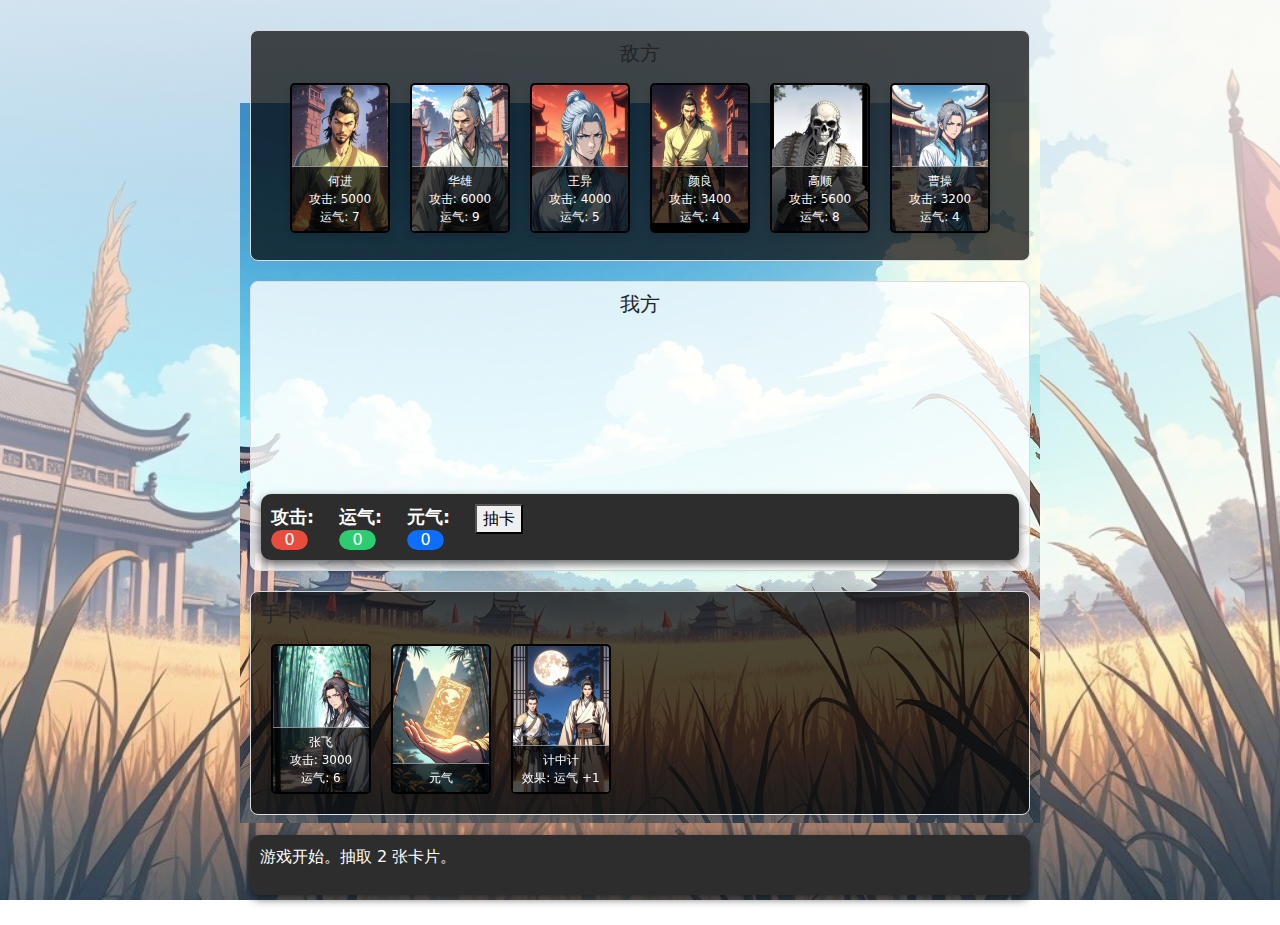
==== chinese.html @ c0275c59 "Update" ====
<!DOCTYPE html>
<html lang="en">
<head>
  <meta charset="UTF-8">
  <meta name="viewport" content="width=device-width, initial-scale=1.0">
  <title>Embers of the Three Kingdoms | 《三国烽烟》</title>
  <link rel="stylesheet" href="assets/styles/style.css?version=1.4.5">
    <script>
        var link = document.createElement('link');
        link.rel = 'stylesheet';
        link.href = 'assets/styles/style.css?version=' + new Date().getTime();
        document.head.appendChild(link);
    </script>
</head>
<body>
  <div id="game-container">
    
    <div id="battle-fly-screen" class="fly-screen-container"></div>

    <div id="enemy-zone" class="card-area">
      <h5>敌方</h5>
      <div id="enemy-cards"></div>
    </div>

    <div id="player-zone" class="card-area">
      <h5>我方</h5>
      <div id="zone-cards"></div>
      <!-- Boost pool display in player zone -->
      <div id="boost-pool-display" class="boost-pool">
        <div id="boost-health" class="boost-item">
          <span class="boost-label">攻击: </span>
          <div class="progress-bar-wrapper">
            <div id="attack-pool" class="progress-bar"></div>
          </div>
        </div>
        <div id="boost-attack" class="boost-item">
          <span class="boost-label">运气: </span>
          <div class="progress-bar-wrapper">
            <div id="health-pool" class="progress-bar"></div>
          </div>
        </div>
        <div id="boost-attack" class="boost-item">
          <span class="boost-label">元气: </span>
          <div class="progress-bar-wrapper">
            <div id="energy-pool" class="progress-bar"></div>
          </div>
        </div>
        <div id="status-actions" class="status-actions">
          <button id="next-turn">抽卡</button>
        </div>
      </div>
      <!-- Energy pool display in player zone -->
      <div id="energy-pool-display" style="display: none;">
        <h3>能源: <span id="energy-pool"></span></h3>
        <div id="energy-cards"></div>
      </div>
    </div>

    <button id="toggle-player-hand" class="btn btn-primary" style="display:none;">Toggle Player Hand</button>
    <!-- Player Hand with toggle button -->
    <div id="player-hand" class="card-area sticky-bottom">
      <h5>手卡</h5>
      <div id="hand-cards"></div>
    </div>

    <div id="status">
      <p id="log"></p>
    </div>
  </div>

  <!-- Add Bootstrap CSS and JS -->
  <link href="https://cdn.jsdelivr.net/npm/bootstrap@5.3.0/dist/css/bootstrap.min.css" rel="stylesheet">
  <script src="https://cdn.jsdelivr.net/npm/bootstrap@5.3.0/dist/js/bootstrap.bundle.min.js"></script>

  <!-- End Game Modal -->
  <div class="modal fade" id="endGameModal" tabindex="-1" aria-labelledby="endGameModalLabel" aria-hidden="true" data-bs-backdrop="static" data-bs-keyboard="false">
    <div class="modal-dialog modal-dialog-centered">
      <div class="modal-content" style="border-radius: 15px; background: rgba(0, 0, 0, 0.85); color: #fff; border: 5px solid #ff6600;">
        <div class="modal-header" style="border-bottom: 2px solid #ff6600; padding: 15px;">
          <h5 class="modal-title" id="endGameModalLabel" style="font-size: 2rem; font-weight: bold; color: #ff6600;">游戏完毕</h5>
          <button type="button" class="btn-close" data-bs-dismiss="modal" aria-label="Close" style="color: #ff6600; opacity: 1;"></button>
        </div>
        <div class="modal-body" style="text-align: center; padding: 20px;">
          <p id="endGameMessage" style="font-size: 1.5rem; font-weight: bold; color: #ffcc00;">You won!</p>
          <!-- You can dynamically change this message in your JS -->
        </div>
        <div class="modal-footer" style="border-top: 2px solid #ff6600; justify-content: center;">
          <button type="button" class="btn btn-primary" id="restartGameBtn" style="background-color: #ff6600; border: none; font-size: 1.2rem; padding: 10px 20px;">重启游戏</button>
        </div>
      </div>
    </div>
  </div>

  <script>
      var script = document.createElement('script');
      script.type = 'text/javascript';
      script.src = 'assets/scripts/script.js?lang=zh&version=' + new Date().getTime();
      document.head.appendChild(script);

      // JavaScript to toggle player hand visibility
      document.getElementById('toggle-player-hand').addEventListener('click', function() {
          const playerHand = document.getElementById('player-hand');
          if (playerHand.style.display === 'none') {
              playerHand.style.display = 'flex';
          } else {
              playerHand.style.display = 'none';
          }
      });
  </script>
</body>
</html>
---- assets/styles/style.css ----
/* styles.css */
body {
  font-family: Arial, sans-serif;
  background-color: #f4f4f9;
  margin: 0;
  padding: 0;
  display: flex;
  justify-content: center;
  align-items: center;
  flex-direction: column;
  min-height: 100vh;
  /* Background settings */
  background: linear-gradient(to bottom, rgba(248, 249, 250, 0.8), rgba(248, 249, 250, 0)), 
              url('/assets/images/background-001.jpg') no-repeat center center;
  background-size: cover; /* Ensures the image covers the whole page */
  background-attachment: fixed; /* Makes the background stay in place during scrolling */
}

#game-container {
  padding: 10px;
  background: url('/assets/images/background-001.jpg') no-repeat center center;
  margin: 20px auto;
  max-width: 1200px;
  width: 100%;
  display: flex;
  flex-direction: column;
  align-items: center;
}

/* Sticky player hand */
#player-hand {
  position: sticky;
  bottom: 0;
  z-index: 10;
  background-color: rgba(0, 0, 0, 0.7);
  padding-bottom: 10px;
  box-shadow: 0 -2px 8px rgba(0, 0, 0, 0.1);
}

#zone-cards{
  min-height: 170px;
  max-height: 170px;
  overflow: hidden;
}

#toggle-player-hand {
  margin-bottom: 10px;
}

/* Player and enemy zones */
.card-area {
  margin-bottom: 20px;
  padding: 10px;
  border: 1px solid #ddd;
  border-radius: 8px;
  background-color: rgba(0, 0, 0, 0.7);
  width: 100%;
}

.card-area h2 {
  margin-bottom: 15px;
  text-align: center;
}

/* Card styles */
.game-card {
  display: inline-block;
  width: 100px;
  height: 150px;
  margin: 10px;
  position: relative;
  background-size: cover;
  background-position: center;
  border: 2px solid #000;
  border-radius: 5px;
  cursor: pointer;
  overflow: hidden;
  box-shadow: 0 4px 6px rgba(0, 0, 0, 0.1);
}

.game-card:hover {
  box-shadow: 0 6px 8px rgba(0, 0, 0, 0.2);
  transform: scale(1.05);
  transition: 0.2s ease;
}

/* Card details overlay */
.card-details {
  position: absolute;
  bottom: 0;
  left: 0;
  right: 0;
  background-color: rgba(0, 0, 0, 0.7);
  color: #fff;
  font-size: 12px;
  text-align: center;
  padding: 5px;
  border-top: 1px solid rgba(255, 255, 255, 0.5);
}

/* Specific styling for the game zones */
#player-zone, #enemy-zone {
  display: flex;
  flex-direction: column;
  align-items: center;
  width: 100%;
}

#player-zone {
  position: relative;
  background-color: rgba(255, 255, 255, 0.8); 
}

#energy-cards, #boost-pool-display {
  display: flex;
  position: relative;
}

#status {
  background-color: #2d2d2d;
  color: #fff;
  border-radius: 10px;
  padding: 10px;
  box-shadow: 0 4px 10px rgba(0, 0, 0, 0.6);
  width: 100%;
}

/* Boost pool display style */
.boost-pool {
  background-color: #2d2d2d;
  color: #fff;
  border-radius: 10px;
  padding: 10px;
  box-shadow: 0 4px 10px rgba(0, 0, 0, 0.6);
  width: 100%;
}

.boost-pool h3 {
  font-size: 1.4rem;
  text-align: center;
  color: #f2b600; /* Strategy Boost color */
  font-weight: bold;
}

/* Each individual boost item */
.boost-item {
  justify-content: space-between;
  align-items: center;
  margin-right: 15px;
}

.boost-label {
  font-size: 1.1rem;
  font-weight: bold;
  margin-right: 10px;
}

/* Progress bar wrapper */
.progress-bar-wrapper {
  width: 70%;
  height: 20px;
  background-color: #444;
  border-radius: 10px;
  overflow: hidden;
  box-shadow: inset 0 0 5px rgba(0, 0, 0, 0.5);
}

/* Progress bar style */
.progress-bar {
  height: 100%;
  border-radius: 10px;
  transition: width 0.3s ease-in-out;
  padding: 5px;
}

#attack-pool {
  background-color: #e74c3c; /* Red for attack */
}

#health-pool {
  background-color: #2ecc71; /* Green for health */
}

#energy-pool {
  background-color: #0d6efd; /* Red for attack */
}

/* Hover effect for progress bar (interactive game-like feel) */
.progress-bar-wrapper:hover {
  box-shadow: inset 0 0 10px rgba(0, 0, 0, 0.8), 0 0 15px rgba(255, 255, 255, 0.3);
  cursor: pointer;
}

@media (max-width: 768px) {
  .boost-pool {
    padding: 10px;
    width: 100%;
  }

  .boost-item {
    flex-direction: column;
    align-items: flex-start;
  }

  .progress-bar-wrapper {
    width: 100%;
  }
}

.energy-card {
  width: 50px;
  height: 70px;
}

/* Mobile and desktop friendly view */
#hand-cards {
  display: flex;
  overflow-x: auto;  /* Enables horizontal scrolling when needed */
  overflow-y: hidden; /* Prevents vertical scrolling */
  min-height: 170px;   /* Fixes the minimum height */
  max-height: 170px;   /* Fixes the minimum height */
  padding-bottom: 10px; /* Some space for visual comfort when scrolling */
}

@media (max-width: 768px) {
  #hand-cards {
    gap: 10px; /* Adds space between the cards */
  }

  /* Optional: Add a scroll bar thumb color for mobile view */
  #hand-cards::-webkit-scrollbar {
    height: 8px;
  }

  #hand-cards::-webkit-scrollbar-thumb {
    background-color: #888;
    border-radius: 10px;
  }

  #hand-cards::-webkit-scrollbar-thumb:hover {
    background-color: #555;
  }
}

@media (min-width: 768px) {
  #game-container {
    max-width: 800px;
  }
}

/* Keyframes for flying animation with a pause in the middle */
@keyframes fly-across {
  0% {
    left: -100%;
    opacity: 0;
  }
  10% {
    left: 10%;
    opacity: 1;
  }
  50% {
    left: 10%;
    opacity: 1; /* Pause for 2 seconds at 50% */
  }
  100% {
    left: 10%;
    opacity: 0;
  }
}

/* Adjust fly-screen-item for slower speed */
.fly-screen-item {
  position: absolute;
  display: flex;
  align-items: center;
  gap: 10px;
  animation: fly-across 10s ease-in-out; /* Total duration is 10 seconds, with 2 seconds for pause */
  white-space: nowrap;
  font-size: 24px;
  font-weight: bold;
  color: #fff;
  text-shadow: 2px 2px 4px rgba(0, 0, 0, 0.7);
  padding: 10px 20px;
  border-radius: 10px;
  background: linear-gradient(45deg, #ff4500, #ffae42, #ffd700); /* Fire gradient */
  border: 3px solid rgba(255, 69, 0, 0.7); /* Fire border color */
  box-shadow: 0 0 20px 10px rgba(255, 69, 0, 0.8); /* Fire glow */
  overflow: hidden;
  z-index: 3;
}

/* Flickering fire animation for the background */
.fly-screen-item::before {
  content: '';
  position: absolute;
  top: -10%;
  left: -10%;
  width: 120%;
  height: 120%;
  background: radial-gradient(circle, rgba(255, 165, 0, 0.7), rgba(255, 69, 0, 0.1));
  filter: blur(15px);
  z-index: -1;
  animation: flicker 0.1s infinite alternate;
}

/* Keyframes for flickering fire effect */
@keyframes flicker {
  0% {
    opacity: 0.9;
  }
  100% {
    opacity: 1;
  }
}

/* Avatar styles with fire effect */
.fly-avatar {
  width: 50px;
  height: 50px;
  border-radius: 50%;
  background-size: cover;
  background-position: center;
  box-shadow: 0 0 15px 5px rgba(255, 69, 0, 0.8); /* Fire glow around avatars */
  border: 2px solid rgba(255, 165, 0, 0.7);
}
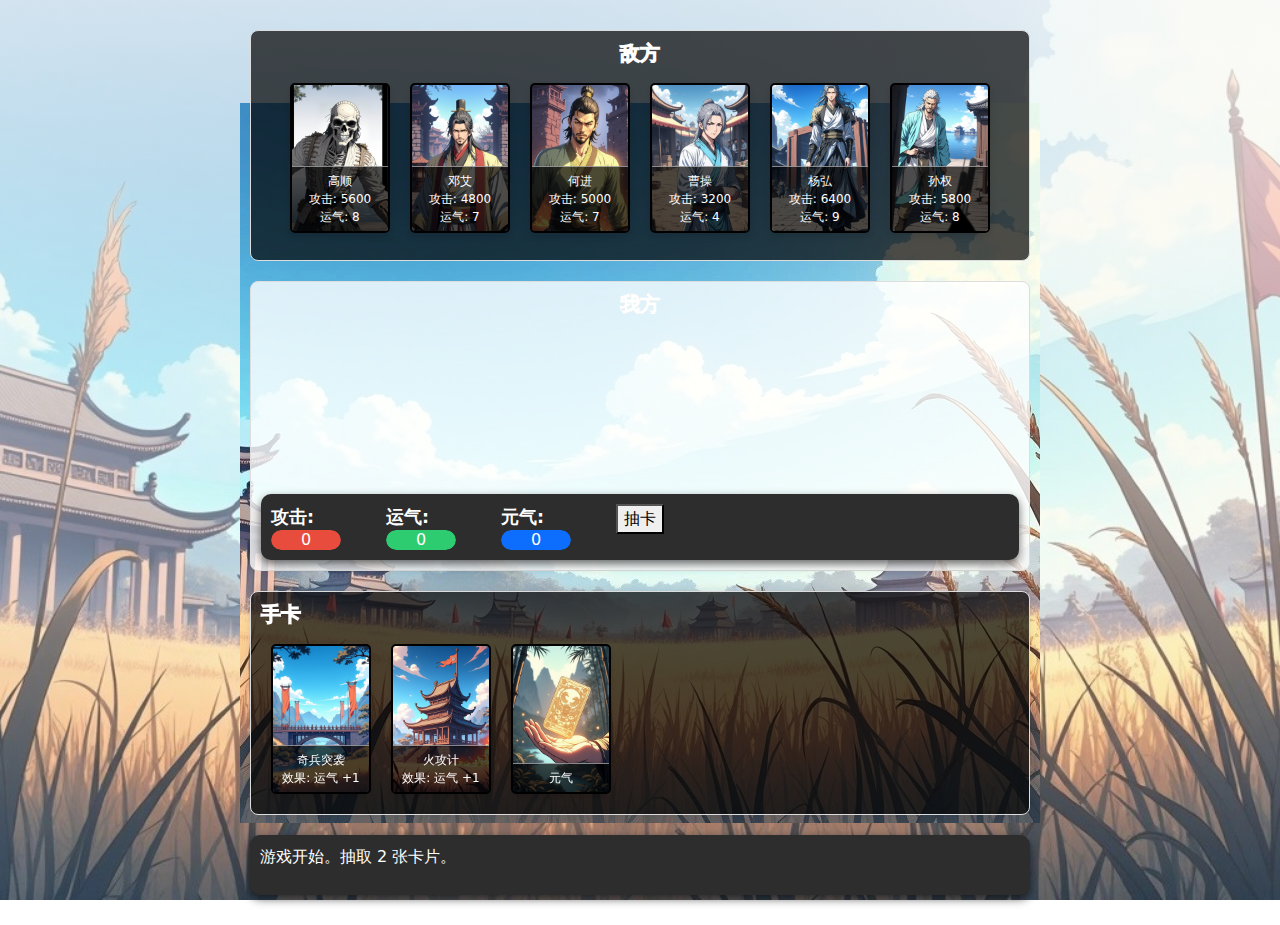
==== commit b58c2779: "Update" ====
--- a/chinese.html
+++ b/chinese.html
@@ -18,12 +18,12 @@
     <div id="battle-fly-screen" class="fly-screen-container"></div>
 
     <div id="enemy-zone" class="card-area">
-      <h5>敌方</h5>
+      <h5 class="outlined-text">敌方</h5>
       <div id="enemy-cards"></div>
     </div>
 
     <div id="player-zone" class="card-area">
-      <h5>我方</h5>
+      <h5 class="outlined-text">我方</h5>
       <div id="zone-cards"></div>
       <!-- Boost pool display in player zone -->
       <div id="boost-pool-display" class="boost-pool">
@@ -59,7 +59,7 @@
     <button id="toggle-player-hand" class="btn btn-primary" style="display:none;">Toggle Player Hand</button>
     <!-- Player Hand with toggle button -->
     <div id="player-hand" class="card-area sticky-bottom">
-      <h5>手卡</h5>
+      <h5 class="outlined-text">手卡</h5>
       <div id="hand-cards"></div>
     </div>
 
--- a/assets/styles/style.css
+++ b/assets/styles/style.css
@@ -142,8 +142,16 @@
   font-weight: bold;
 }
 
+.outlined-text {
+    font-weight: bold;
+    color: black; /* Set the text color to black */
+    -webkit-text-stroke: 1px white; /* For webkit-based browsers (Chrome, Safari) */
+    text-stroke: 1px white; /* For other browsers */
+}
+
 /* Each individual boost item */
 .boost-item {
+  width: 100px;
   justify-content: space-between;
   align-items: center;
   margin-right: 15px;
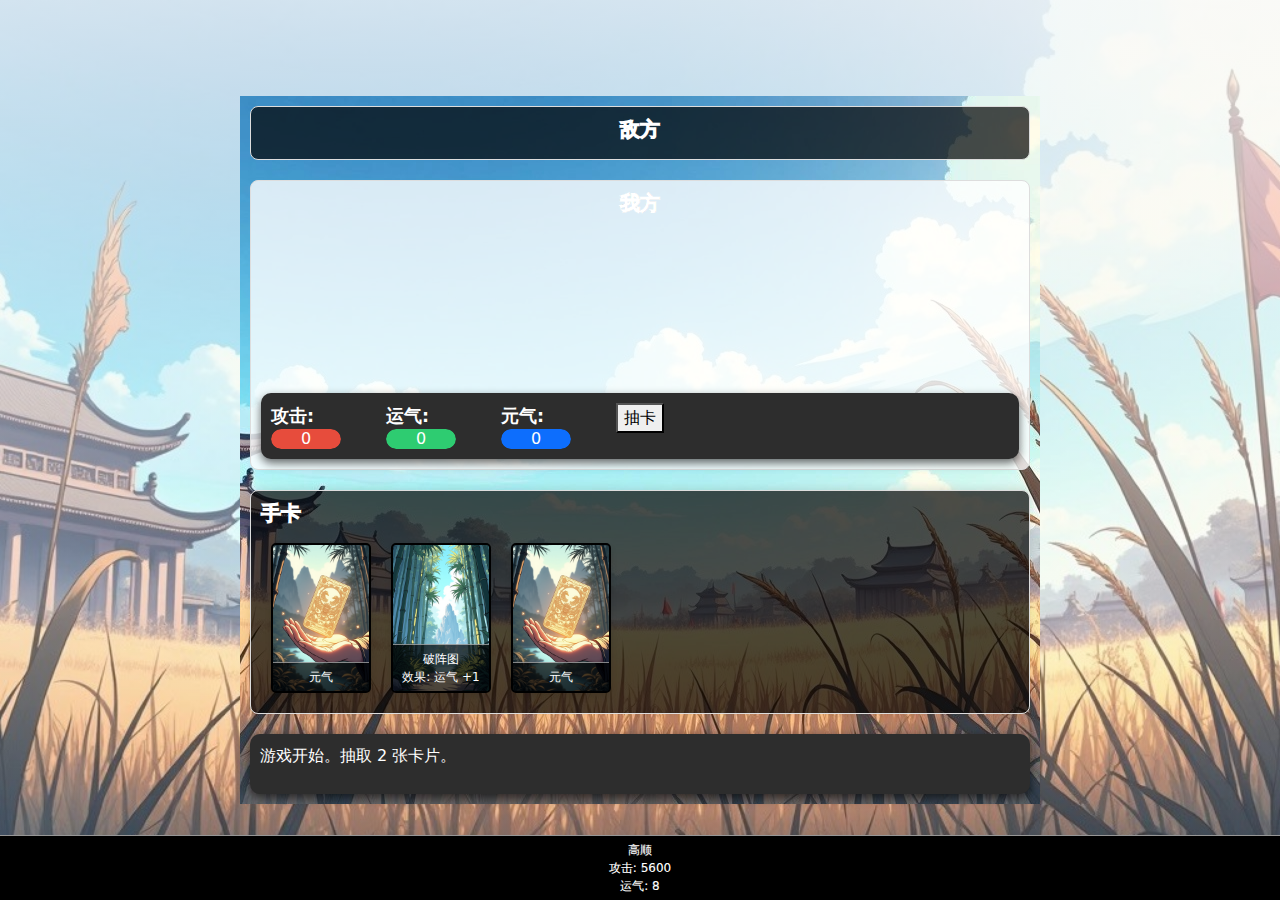
==== commit 5bbf8d7b: "Update" ====
--- a/chinese.html
+++ b/chinese.html
@@ -4,7 +4,7 @@
   <meta charset="UTF-8">
   <meta name="viewport" content="width=device-width, initial-scale=1.0">
   <title>Embers of the Three Kingdoms | 《三国烽烟》</title>
-  <link rel="stylesheet" href="assets/styles/style.css?version=1.4.5">
+  <link rel="stylesheet" href="assets/styles/style.css?version=1.4.6">
     <script>
         var link = document.createElement('link');
         link.rel = 'stylesheet';
--- a/assets/styles/style.css
+++ b/assets/styles/style.css
@@ -63,10 +63,10 @@
 }
 
 /* Card styles */
-.game-card {
+#energy-cards .game-card {
   display: inline-block;
-  width: 100px;
-  height: 150px;
+  width: 80px;
+  height: 130px;
   margin: 10px;
   position: relative;
   background-size: cover;
@@ -78,7 +78,49 @@
   box-shadow: 0 4px 6px rgba(0, 0, 0, 0.1);
 }
 
-.game-card:hover {
+#energy-cards .game-card:hover {
+  box-shadow: 0 6px 8px rgba(0, 0, 0, 0.2);
+  transform: scale(1.05);
+  transition: 0.2s ease;
+}
+
+#hand-cards .game-card {
+  display: inline-block;
+  width: 100px;
+  height: 150px;
+  margin: 10px;
+  position: relative;
+  background-size: cover;
+  background-position: center;
+  border: 2px solid #000;
+  border-radius: 5px;
+  cursor: pointer;
+  overflow: hidden;
+  box-shadow: 0 4px 6px rgba(0, 0, 0, 0.1);
+}
+
+#hand-cards .game-card:hover {
+  box-shadow: 0 6px 8px rgba(0, 0, 0, 0.2);
+  transform: scale(1.05);
+  transition: 0.2s ease;
+}
+
+#zone-cards .game-card {
+  display: inline-block;
+  width: 100px;
+  height: 150px;
+  margin: 10px;
+  position: relative;
+  background-size: cover;
+  background-position: center;
+  border: 2px solid #000;
+  border-radius: 5px;
+  cursor: pointer;
+  overflow: hidden;
+  box-shadow: 0 4px 6px rgba(0, 0, 0, 0.1);
+}
+
+#zone-cards .game-card:hover {
   box-shadow: 0 6px 8px rgba(0, 0, 0, 0.2);
   transform: scale(1.05);
   transition: 0.2s ease;
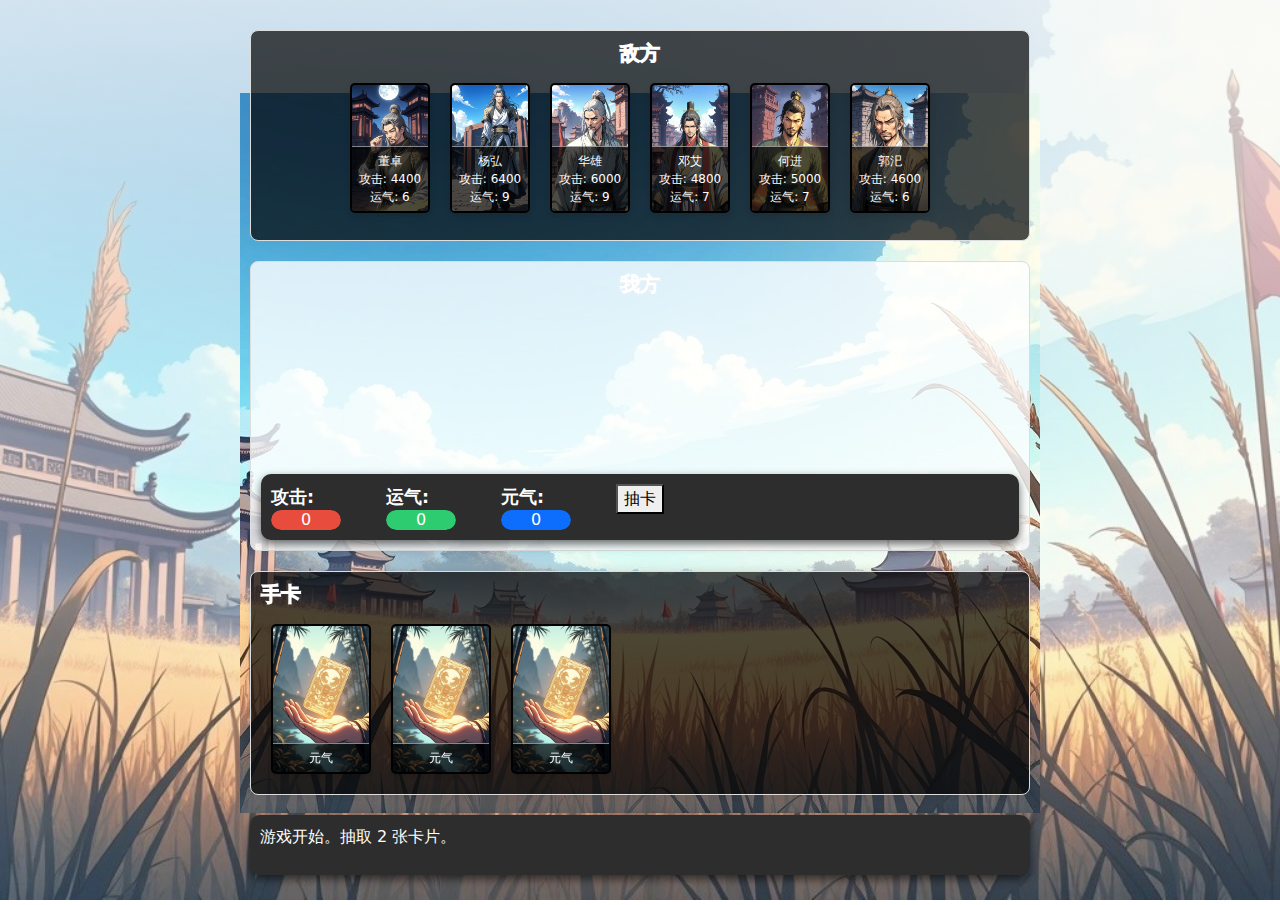
==== commit 0aafb104: "Update" ====
--- a/chinese.html
+++ b/chinese.html
@@ -4,7 +4,7 @@
   <meta charset="UTF-8">
   <meta name="viewport" content="width=device-width, initial-scale=1.0">
   <title>Embers of the Three Kingdoms | 《三国烽烟》</title>
-  <link rel="stylesheet" href="assets/styles/style.css?version=1.4.6">
+  <link rel="stylesheet" href="assets/styles/style.css?version=1.4.7">
     <script>
         var link = document.createElement('link');
         link.rel = 'stylesheet';
--- a/assets/styles/style.css
+++ b/assets/styles/style.css
@@ -63,7 +63,7 @@
 }
 
 /* Card styles */
-#energy-cards .game-card {
+#enemy-cards .game-card {
   display: inline-block;
   width: 80px;
   height: 130px;
@@ -78,7 +78,7 @@
   box-shadow: 0 4px 6px rgba(0, 0, 0, 0.1);
 }
 
-#energy-cards .game-card:hover {
+#enemy-cards .game-card:hover {
   box-shadow: 0 6px 8px rgba(0, 0, 0, 0.2);
   transform: scale(1.05);
   transition: 0.2s ease;
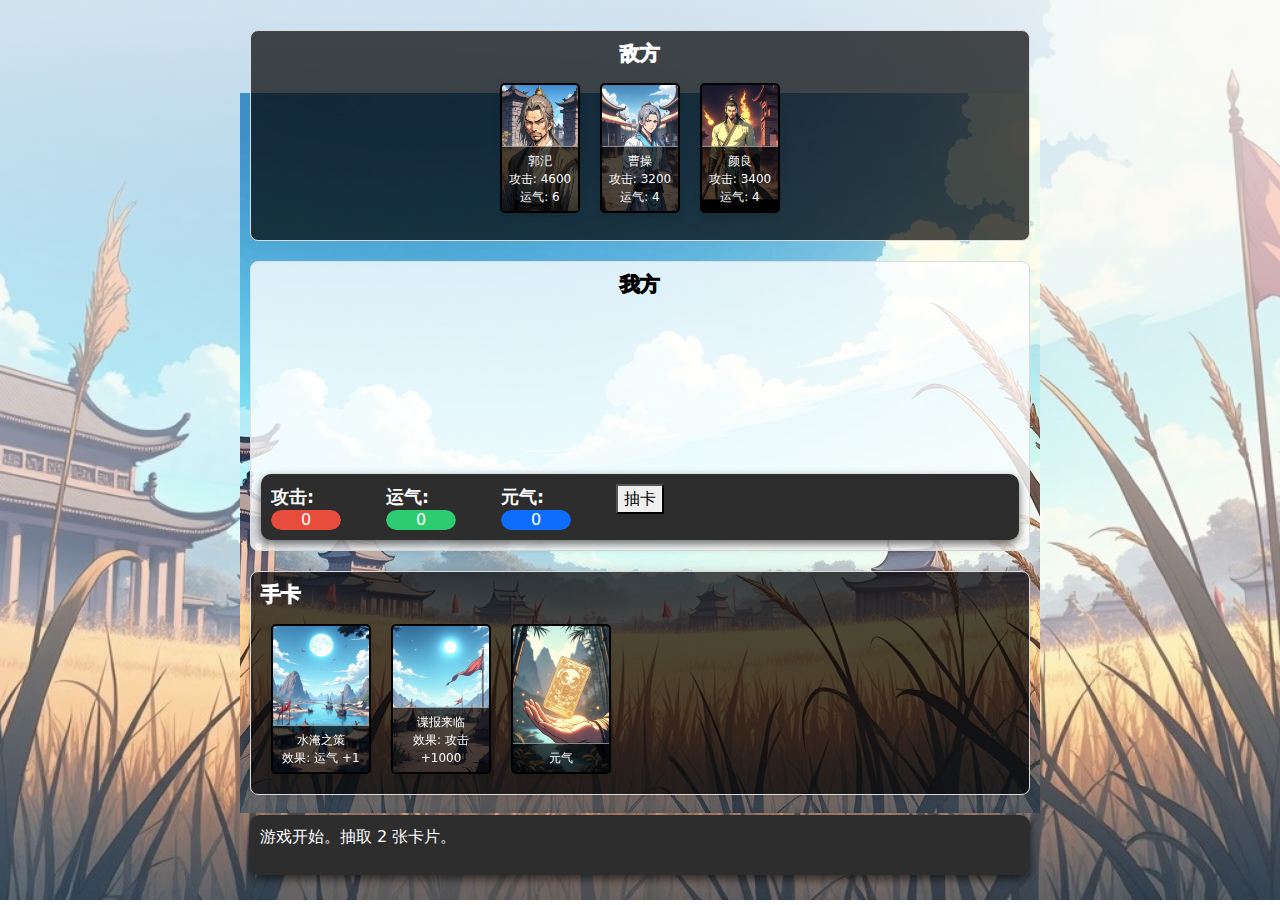
==== commit 6f43c70f: "Update" ====
--- a/chinese.html
+++ b/chinese.html
@@ -4,7 +4,7 @@
   <meta charset="UTF-8">
   <meta name="viewport" content="width=device-width, initial-scale=1.0">
   <title>Embers of the Three Kingdoms | 《三国烽烟》</title>
-  <link rel="stylesheet" href="assets/styles/style.css?version=1.4.7">
+  <link rel="stylesheet" href="assets/styles/style.css?version=1.4.8">
     <script>
         var link = document.createElement('link');
         link.rel = 'stylesheet';
@@ -23,7 +23,7 @@
     </div>
 
     <div id="player-zone" class="card-area">
-      <h5 class="outlined-text">我方</h5>
+      <h5 class="outlined-text-player">我方</h5>
       <div id="zone-cards"></div>
       <!-- Boost pool display in player zone -->
       <div id="boost-pool-display" class="boost-pool">
--- a/assets/styles/style.css
+++ b/assets/styles/style.css
@@ -191,6 +191,13 @@
     text-stroke: 1px white; /* For other browsers */
 }
 
+.outlined-text-player {
+    font-weight: bold;
+    color: black; /* Set the text color to black */
+    -webkit-text-stroke: 1px black; /* For webkit-based browsers (Chrome, Safari) */
+    text-stroke: 1px black; /* For other browsers */
+}
+
 /* Each individual boost item */
 .boost-item {
   width: 100px;
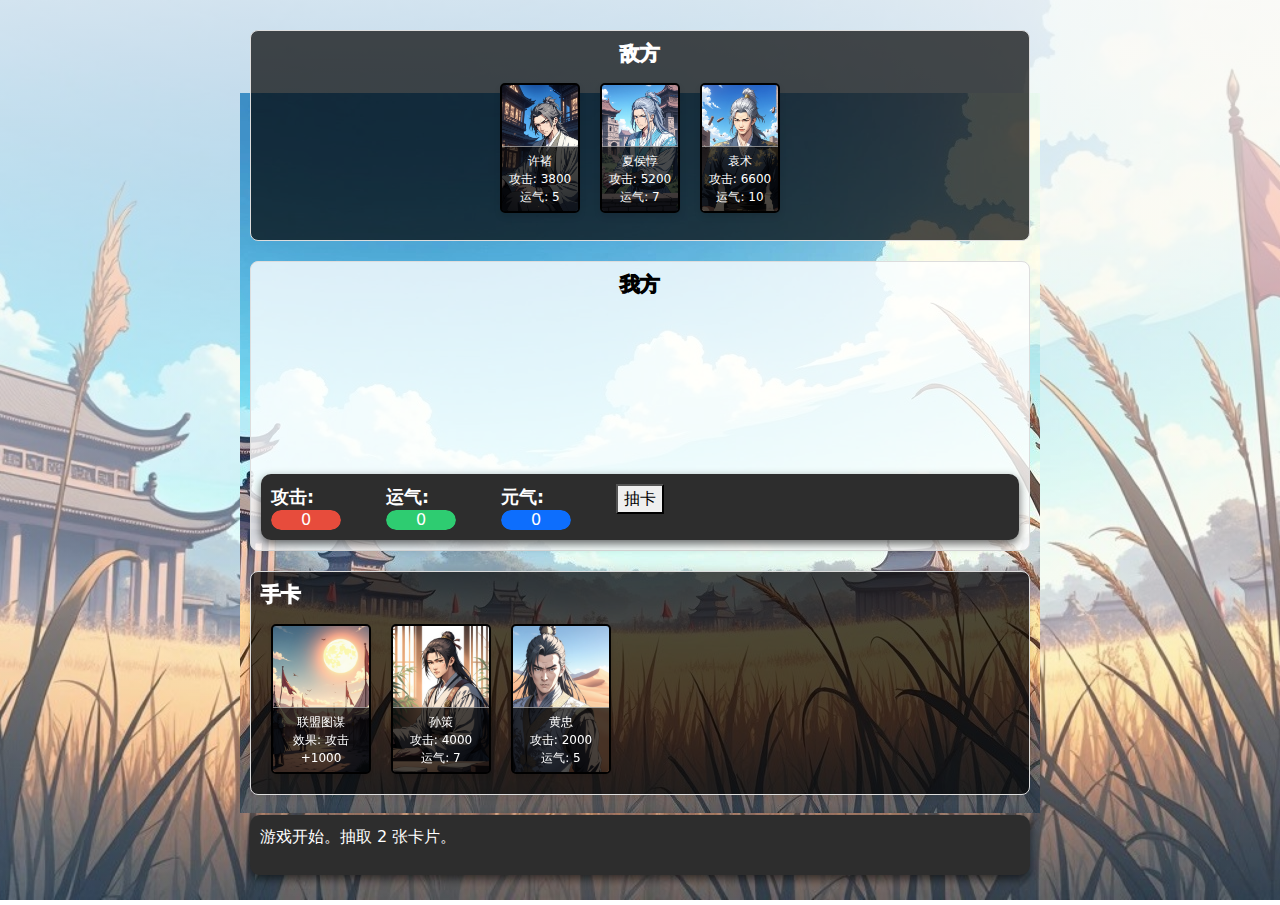
==== commit a547687f: "black" ====
--- a/chinese.html
+++ b/chinese.html
@@ -4,7 +4,7 @@
   <meta charset="UTF-8">
   <meta name="viewport" content="width=device-width, initial-scale=1.0">
   <title>Embers of the Three Kingdoms | 《三国烽烟》</title>
-  <link rel="stylesheet" href="assets/styles/style.css?version=1.4.8">
+  <link rel="stylesheet" href="assets/styles/style.css?version=1.4.9">
     <script>
         var link = document.createElement('link');
         link.rel = 'stylesheet';
--- a/assets/styles/style.css
+++ b/assets/styles/style.css
@@ -330,18 +330,18 @@
   position: absolute;
   display: flex;
   align-items: center;
-  gap: 10px;
+  gap: 5px;
   animation: fly-across 10s ease-in-out; /* Total duration is 10 seconds, with 2 seconds for pause */
   white-space: nowrap;
-  font-size: 24px;
+  font-size: 18px;
   font-weight: bold;
   color: #fff;
   text-shadow: 2px 2px 4px rgba(0, 0, 0, 0.7);
-  padding: 10px 20px;
+  padding: 5px 10px;
   border-radius: 10px;
   background: linear-gradient(45deg, #ff4500, #ffae42, #ffd700); /* Fire gradient */
   border: 3px solid rgba(255, 69, 0, 0.7); /* Fire border color */
-  box-shadow: 0 0 20px 10px rgba(255, 69, 0, 0.8); /* Fire glow */
+  box-shadow: 0 0 10px 5px rgba(255, 69, 0, 0.8); /* Fire glow */
   overflow: hidden;
   z-index: 3;
 }
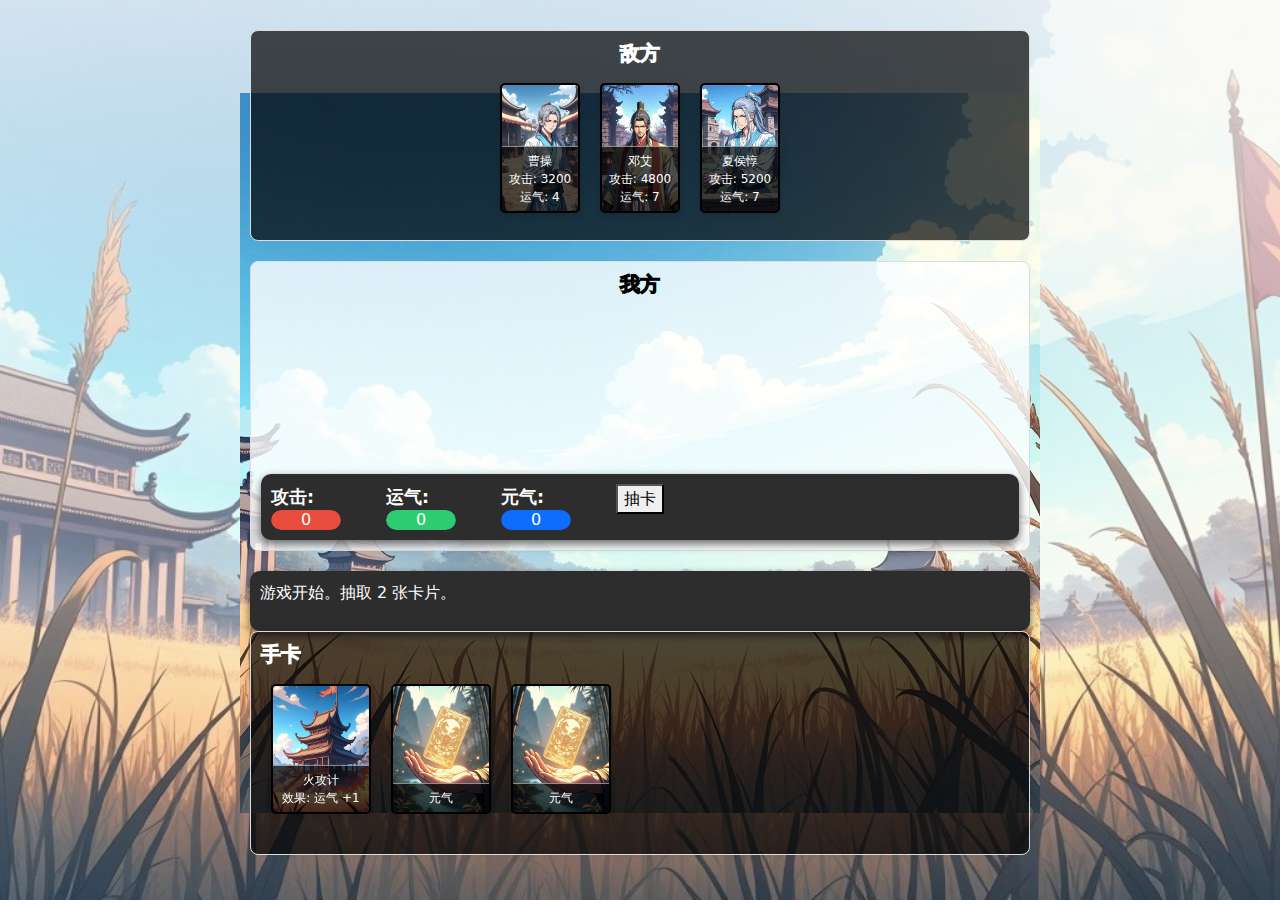
==== commit 32c15f8e: "Update" ====
--- a/chinese.html
+++ b/chinese.html
@@ -56,16 +56,17 @@
       </div>
     </div>
 
+    <div id="status">
+      <p id="log"></p>
+    </div>
+
     <button id="toggle-player-hand" class="btn btn-primary" style="display:none;">Toggle Player Hand</button>
     <!-- Player Hand with toggle button -->
     <div id="player-hand" class="card-area sticky-bottom">
       <h5 class="outlined-text">手卡</h5>
       <div id="hand-cards"></div>
     </div>
-
-    <div id="status">
-      <p id="log"></p>
-    </div>
+    
   </div>
 
   <!-- Add Bootstrap CSS and JS -->
--- a/assets/styles/style.css
+++ b/assets/styles/style.css
@@ -87,7 +87,7 @@
 #hand-cards .game-card {
   display: inline-block;
   width: 100px;
-  height: 150px;
+  height: 130px;
   margin: 10px;
   position: relative;
   background-size: cover;
@@ -108,7 +108,7 @@
 #zone-cards .game-card {
   display: inline-block;
   width: 100px;
-  height: 150px;
+  height: 130px;
   margin: 10px;
   position: relative;
   background-size: cover;
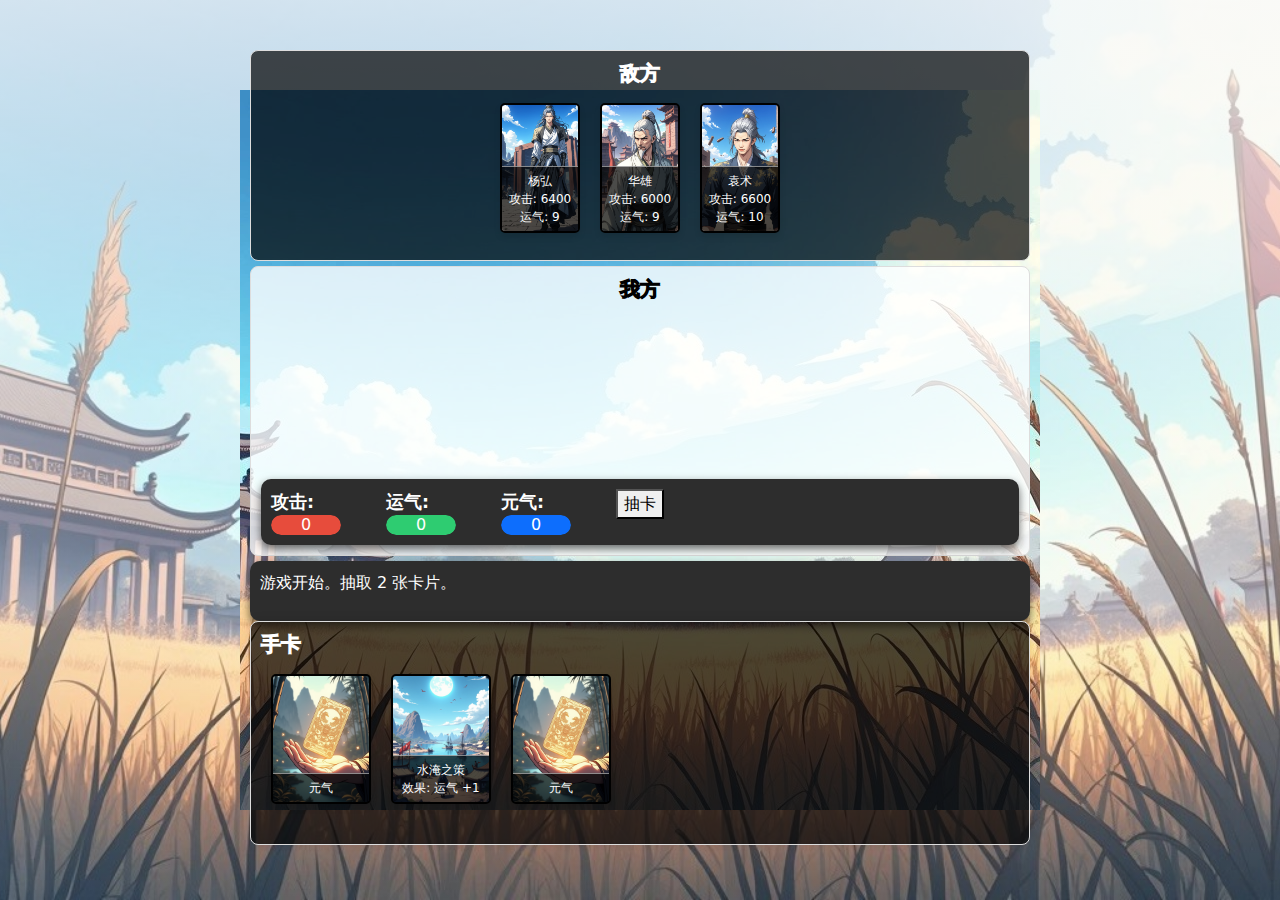
==== commit 04066df0: "Update" ====
--- a/chinese.html
+++ b/chinese.html
@@ -4,7 +4,7 @@
   <meta charset="UTF-8">
   <meta name="viewport" content="width=device-width, initial-scale=1.0">
   <title>Embers of the Three Kingdoms | 《三国烽烟》</title>
-  <link rel="stylesheet" href="assets/styles/style.css?version=1.4.9">
+  <link rel="stylesheet" href="assets/styles/style.css?version=1.4.10">
     <script>
         var link = document.createElement('link');
         link.rel = 'stylesheet';
@@ -66,7 +66,7 @@
       <h5 class="outlined-text">手卡</h5>
       <div id="hand-cards"></div>
     </div>
-    
+
   </div>
 
   <!-- Add Bootstrap CSS and JS -->
--- a/assets/styles/style.css
+++ b/assets/styles/style.css
@@ -49,7 +49,7 @@
 
 /* Player and enemy zones */
 .card-area {
-  margin-bottom: 20px;
+  margin-bottom: 5px;
   padding: 10px;
   border: 1px solid #ddd;
   border-radius: 8px;
